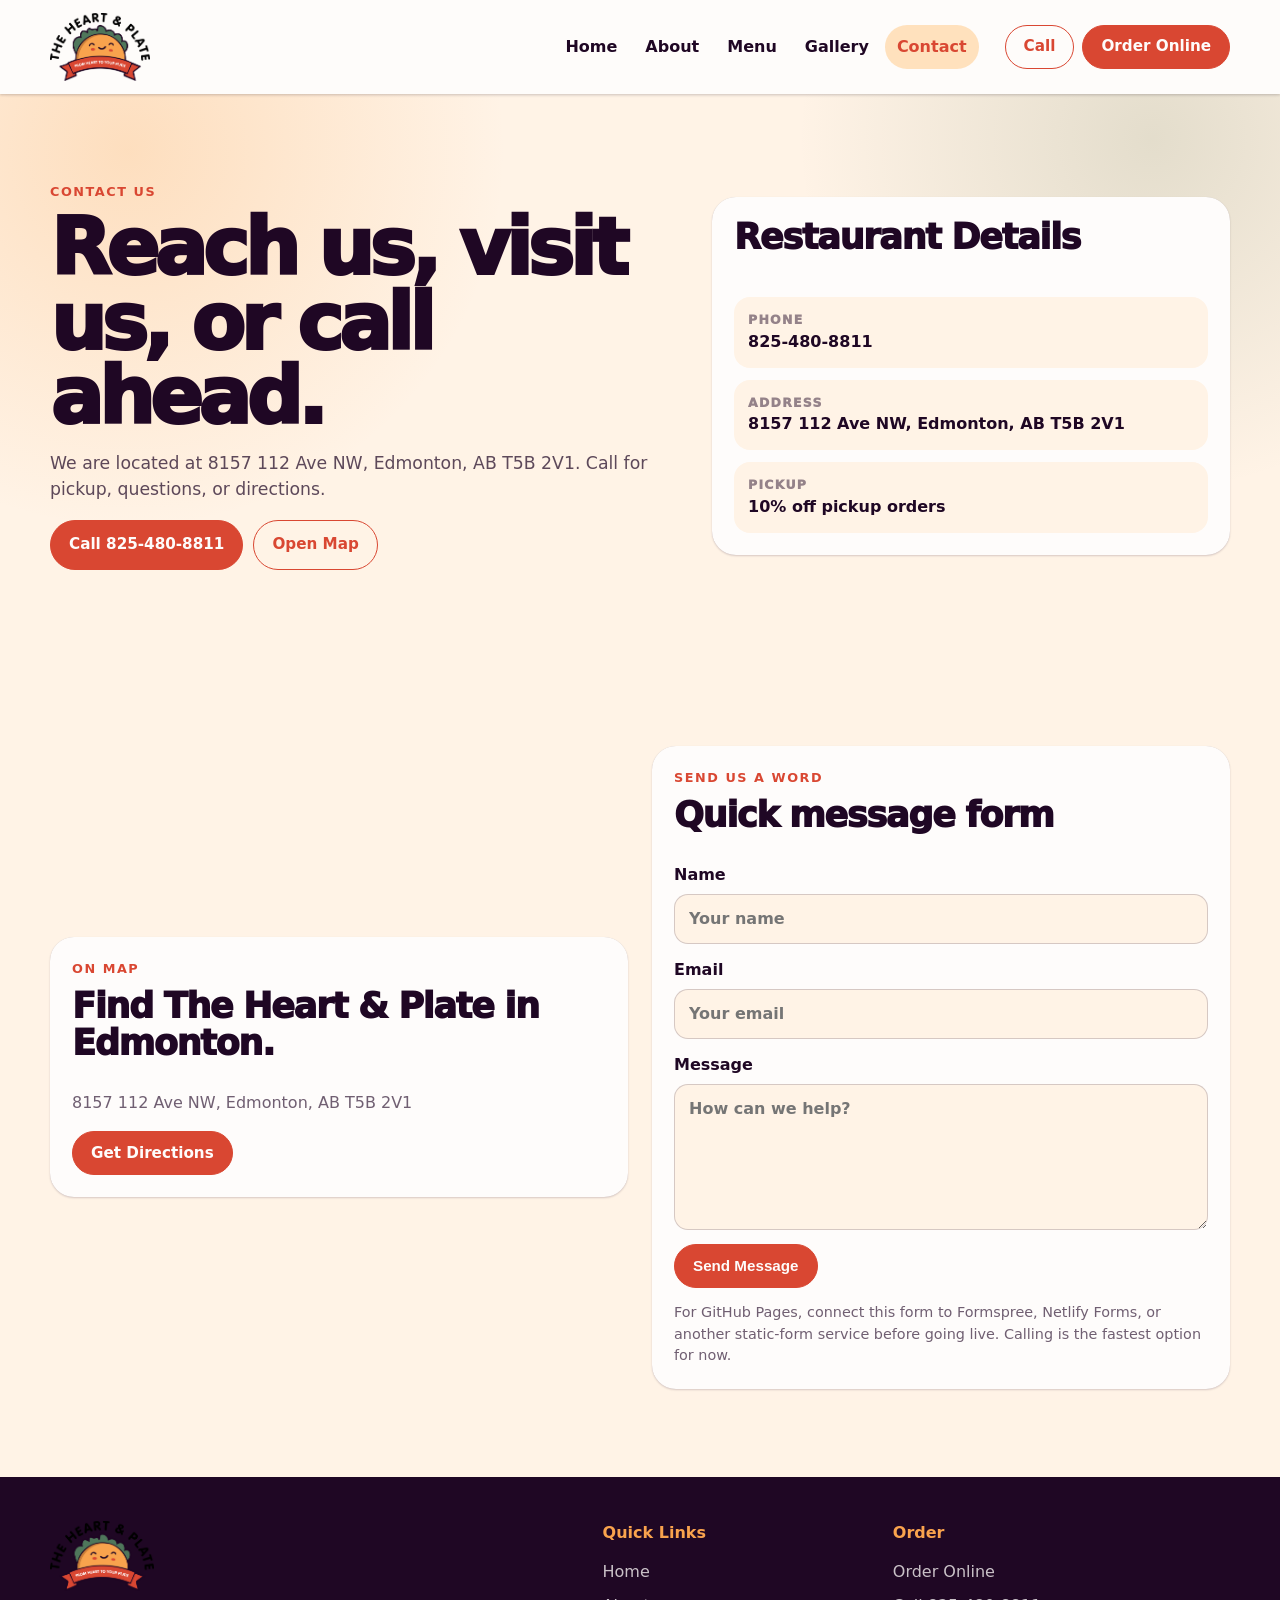
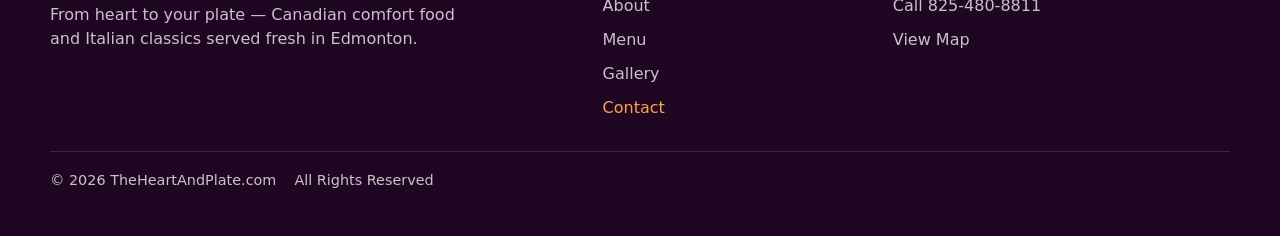
==== contact.html @ cef3968f "Add files via upload" ====
<!doctype html>
<html lang="en">
<head>
  <meta charset="utf-8">
  <meta name="viewport" content="width=device-width, initial-scale=1">
  <title>Contact | The Heart & Plate Edmonton</title>
  <meta name="description" content="Contact The Heart & Plate in Edmonton. Call 825-480-8811, get directions, or ask about pickup orders.">
  <meta name="theme-color" content="#D94732">
  <meta property="og:title" content="Contact | The Heart & Plate Edmonton">
  <meta property="og:description" content="Contact The Heart & Plate in Edmonton. Call 825-480-8811, get directions, or ask about pickup orders.">
  <meta property="og:type" content="website">
  <meta property="og:image" content="assets/logo.png">
  <link rel="icon" href="assets/logo.png">
  <link rel="stylesheet" href="styles.css">
  <script src="script.js" defer></script>
</head>
<body>
  <a class="skip-link" href="#main">Skip to content</a>

  <header class="site-header" data-header>
    <div class="container header-inner">
      <a class="brand" href="index.html" aria-label="The Heart and Plate home">
        <img src="assets/logo.png" alt="The Heart and Plate logo" width="112" height="76">
      </a>

      <nav class="desktop-nav" aria-label="Primary navigation">
        <a href="index.html" >Home</a>
        <a href="about.html" >About</a>
        <a href="menu.html" >Menu</a>
        <a href="gallery.html" >Gallery</a>
        <a href="contact.html" aria-current="page">Contact</a>
      </nav>

      <div class="header-actions">
        <a class="btn btn-outline hide-sm" href="tel:+18254808811">Call</a>
        <a class="btn btn-primary" href="order-online.html">Order Online</a>
      </div>

      <button class="menu-toggle" type="button" aria-label="Open menu" aria-controls="mobile-menu" aria-expanded="false" data-menu-toggle>
        <span></span><span></span><span></span>
      </button>
    </div>

    <nav class="mobile-menu" id="mobile-menu" aria-label="Mobile navigation" data-mobile-menu>
      <a href="index.html" >Home</a>
      <a href="about.html" >About</a>
      <a href="menu.html" >Menu</a>
      <a href="gallery.html" >Gallery</a>
      <a href="contact.html" aria-current="page">Contact</a>
      <a href="order-online.html" >Order Online</a>
      <div class="mobile-menu-actions">
        <a class="btn btn-primary" href="order-online.html">Order Online</a>
        <a class="btn btn-dark" href="tel:+18254808811">Call 825-480-8811</a>
      </div>
    </nav>
  </header>

  <main id="main">
    <section class="page-hero contact-hero section-pad">
      <div class="container two-col hero-inner-page">
        <div>
          <p class="eyebrow">Contact Us</p>
          <h1>Reach us, visit us, or call ahead.</h1>
          <p class="hero-lead">We are located at 8157 112 Ave NW, Edmonton, AB T5B 2V1. Call for pickup, questions, or directions.</p>
          <div class="hero-ctas">
            <a class="btn btn-primary btn-lg" href="tel:+18254808811">Call 825-480-8811</a>
            <a class="btn btn-outline btn-lg" href="https://www.google.com/maps/search/?api=1&query=8157%20112%20Ave%20NW%2C%20Edmonton%2C%20AB%20T5B%202V1" target="_blank" rel="noopener">Open Map</a>
          </div>
        </div>
        <div class="contact-info-panel">
          <h2>Restaurant Details</h2>
          <a href="tel:+18254808811"><span>Phone</span><strong>825-480-8811</strong></a>
          <a href="https://www.google.com/maps/search/?api=1&query=8157%20112%20Ave%20NW%2C%20Edmonton%2C%20AB%20T5B%202V1" target="_blank" rel="noopener"><span>Address</span><strong>8157 112 Ave NW, Edmonton, AB T5B 2V1</strong></a>
          <a href="order-online.html"><span>Pickup</span><strong>10% off pickup orders</strong></a>
        </div>
      </div>
    </section>
    <section class="section-pad">
      <div class="container contact-layout">
        <div class="map-card">
          <p class="eyebrow">On Map</p>
          <h2>Find The Heart & Plate in Edmonton.</h2>
          <p>8157 112 Ave NW, Edmonton, AB T5B 2V1</p>
          <a class="btn btn-primary" href="https://www.google.com/maps/search/?api=1&query=8157%20112%20Ave%20NW%2C%20Edmonton%2C%20AB%20T5B%202V1" target="_blank" rel="noopener">Get Directions</a>
        </div>
        <form class="contact-form" action="mailto:" method="post" enctype="text/plain">
          <p class="eyebrow">Send us a word</p>
          <h2>Quick message form</h2>
          <label>Name <input type="text" name="name" placeholder="Your name"></label>
          <label>Email <input type="email" name="email" placeholder="Your email"></label>
          <label>Message <textarea name="message" rows="5" placeholder="How can we help?"></textarea></label>
          <button class="btn btn-primary" type="submit">Send Message</button>
          <p class="form-note">For GitHub Pages, connect this form to Formspree, Netlify Forms, or another static-form service before going live. Calling is the fastest option for now.</p>
        </form>
      </div>
    </section>
  </main>

  <footer class="site-footer">
    <div class="container footer-grid">
      <div>
        <img class="footer-logo" src="assets/logo.png" alt="The Heart and Plate logo" width="112" height="76" loading="lazy">
        <p>From heart to your plate — Canadian comfort food and Italian classics served fresh in Edmonton.</p>
      </div>
      <div>
        <h2>Quick Links</h2>
        <a href="index.html" >Home</a>
        <a href="about.html" >About</a>
        <a href="menu.html" >Menu</a>
        <a href="gallery.html" >Gallery</a>
        <a href="contact.html" aria-current="page">Contact</a>
      </div>
      <div>
        <h2>Order</h2>
        <a href="order-online.html" >Order Online</a>
        <a href="tel:+18254808811">Call 825-480-8811</a>
        <a href="https://www.google.com/maps/search/?api=1&query=8157%20112%20Ave%20NW%2C%20Edmonton%2C%20AB%20T5B%202V1" target="_blank" rel="noopener">View Map</a>
      </div>
    </div>
    <div class="container footer-bottom">
      <span>© <span data-year></span> TheHeartAndPlate.com</span>
      <span>All Rights Reserved</span>
    </div>
  </footer>

  <div class="mobile-cta" aria-label="Quick mobile actions">
    <a href="tel:+18254808811">Call</a>
    <a class="mobile-cta-primary" href="order-online.html">Order</a>
    <a href="https://www.google.com/maps/search/?api=1&query=8157%20112%20Ave%20NW%2C%20Edmonton%2C%20AB%20T5B%202V1" target="_blank" rel="noopener">Directions</a>
  </div>
</body>
</html>
---- styles.css ----
:root {
  --ribbon-red: #D94732;
  --ribbon-red-dark: #BF3828;
  --taco-orange: #F9A34D;
  --toasted-orange: #DD8C38;
  --soft-taco: #FFE1BD;
  --deep-plum: #1F0724;
  --leaf-green: #677955;
  --fresh-mint: #E8EFE2;
  --plate-cream: #FFF3E6;
  --warm-white: #FEFCFB;
  --text-main: rgba(31, 7, 36, 0.92);
  --text-soft: rgba(31, 7, 36, 0.64);
  --text-muted: rgba(31, 7, 36, 0.48);
  --white-soft: rgba(255, 252, 251, 0.76);
  --radius-card: 12px;
  --radius-large: 24px;
  --radius-pill: 50px;
  --shadow-card: 0 0 0.5px rgba(31, 7, 36, 0.16), 0 1px 2px rgba(31, 7, 36, 0.18);
  --shadow-lift: 0 8px 24px rgba(31, 7, 36, 0.12), 0 2px 8px rgba(31, 7, 36, 0.08);
  --shadow-header: 0 1px 3px rgba(31, 7, 36, 0.10), 0 2px 2px rgba(31, 7, 36, 0.06), 0 0 2px rgba(31, 7, 36, 0.07);
  --container: 1180px;
  --gutter: 16px;
  --header-height: 72px;
}

* { box-sizing: border-box; }
html { scroll-behavior: smooth; }
body {
  margin: 0;
  font-family: "Nunito Sans", Inter, ui-sans-serif, system-ui, -apple-system, BlinkMacSystemFont, "Segoe UI", sans-serif;
  color: var(--text-main);
  background: var(--plate-cream);
  line-height: 1.5;
  padding-bottom: 74px;
}
img { max-width: 100%; height: auto; display: block; }
a { color: inherit; text-decoration: none; }
p, h1, h2, h3 { margin-top: 0; }
p { color: var(--text-soft); }

.skip-link {
  position: fixed;
  top: 10px;
  left: 10px;
  z-index: 999;
  background: var(--deep-plum);
  color: var(--warm-white);
  padding: 10px 14px;
  border-radius: 8px;
  transform: translateY(-130%);
}
.skip-link:focus { transform: translateY(0); }

.container { width: min(100% - (var(--gutter) * 2), var(--container)); margin-inline: auto; }
.section-pad { padding: 56px 0; }
.center { text-align: center; max-width: 760px; margin-inline: auto; }
.eyebrow {
  margin: 0 0 10px;
  color: var(--ribbon-red);
  font-size: 0.8rem;
  font-weight: 900;
  letter-spacing: 0.12em;
  text-transform: uppercase;
}
.eyebrow.light { color: var(--taco-orange); }

.site-header {
  position: sticky;
  top: 0;
  z-index: 100;
  background: rgba(254, 252, 251, 0.94);
  backdrop-filter: blur(10px);
  box-shadow: var(--shadow-header);
}
.header-inner {
  min-height: var(--header-height);
  display: flex;
  align-items: center;
  justify-content: space-between;
  gap: 14px;
}
.brand { display: inline-flex; align-items: center; flex: 0 0 auto; }
.brand img { width: 88px; height: auto; }
.desktop-nav, .header-actions { display: none; }
.menu-toggle {
  width: 46px;
  height: 46px;
  border: 1px solid rgba(31, 7, 36, 0.14);
  border-radius: 50%;
  background: var(--warm-white);
  display: grid;
  place-content: center;
  gap: 5px;
  box-shadow: var(--shadow-card);
  cursor: pointer;
}
.menu-toggle span {
  display: block;
  width: 20px;
  height: 2px;
  border-radius: 99px;
  background: var(--deep-plum);
  transition: transform 0.2s ease, opacity 0.2s ease;
}
.menu-toggle[aria-expanded="true"] span:nth-child(1) { transform: translateY(7px) rotate(45deg); }
.menu-toggle[aria-expanded="true"] span:nth-child(2) { opacity: 0; }
.menu-toggle[aria-expanded="true"] span:nth-child(3) { transform: translateY(-7px) rotate(-45deg); }
.mobile-menu {
  display: grid;
  gap: 6px;
  max-height: 0;
  overflow: hidden;
  padding: 0 var(--gutter);
  background: var(--warm-white);
  transition: max-height 0.28s ease, padding 0.28s ease;
}
.mobile-menu.is-open { max-height: 560px; padding-block: 12px 20px; }
.mobile-menu a {
  min-height: 46px;
  display: flex;
  align-items: center;
  border-radius: 14px;
  padding: 12px 14px;
  font-weight: 900;
  color: var(--deep-plum);
}
.mobile-menu > a:hover { background: var(--soft-taco); }
.mobile-menu-actions { display: grid; gap: 10px; margin-top: 8px; }

.btn {
  min-height: 44px;
  display: inline-flex;
  align-items: center;
  justify-content: center;
  gap: 8px;
  padding: 10px 18px;
  border-radius: var(--radius-pill);
  border: 1.5px solid transparent;
  font-size: 0.95rem;
  font-weight: 900;
  line-height: 1;
  transition: transform 0.2s ease, background-color 0.2s ease, border-color 0.2s ease, color 0.2s ease;
  cursor: pointer;
  white-space: nowrap;
}
.btn:active { transform: scale(0.95); }
.btn-primary { background: var(--ribbon-red); color: var(--warm-white); border-color: var(--ribbon-red); }
.btn-primary:hover { background: var(--ribbon-red-dark); border-color: var(--ribbon-red-dark); }
.btn-outline { background: transparent; color: var(--ribbon-red); border-color: var(--ribbon-red); }
.btn-outline:hover { background: var(--soft-taco); }
.btn-dark { background: var(--deep-plum); color: var(--warm-white); border-color: var(--deep-plum); }
.btn-light, .btn-on-red { background: var(--warm-white); color: var(--ribbon-red); border-color: var(--warm-white); }
.btn-lg { width: 100%; min-height: 50px; }

.hero {
  position: relative;
  overflow: hidden;
  background:
    radial-gradient(circle at 5% 8%, rgba(249, 163, 77, 0.32), transparent 30%),
    radial-gradient(circle at 92% 2%, rgba(103, 121, 85, 0.22), transparent 26%),
    var(--plate-cream);
}
.hero-grid { display: grid; gap: 34px; align-items: center; }
.hero h1 {
  margin-bottom: 14px;
  color: var(--deep-plum);
  font-size: clamp(2.7rem, 12vw, 5rem);
  line-height: 0.95;
  letter-spacing: -0.06em;
  font-weight: 1000;
}
.hero-lead { max-width: 630px; font-size: 1.08rem; color: rgba(31, 7, 36, 0.72); }
.hero-offer {
  margin: 24px 0;
  padding: 18px;
  border: 2px dashed rgba(217, 71, 50, 0.45);
  border-radius: var(--radius-large);
  background: rgba(254, 252, 251, 0.72);
  box-shadow: var(--shadow-card);
}
.offer-kicker { display: block; color: var(--leaf-green); font-weight: 1000; text-transform: uppercase; font-size: 0.78rem; letter-spacing: 0.12em; }
.hero-offer strong { display: block; margin: 4px 0; color: var(--ribbon-red); font-size: 1.55rem; line-height: 1.1; }
.hero-offer span:last-child { color: var(--text-soft); }
.hero-ctas { display: grid; gap: 10px; }
.quick-info {
  margin-top: 22px;
  display: grid;
  gap: 12px;
}
.quick-info div {
  padding: 14px;
  border-radius: 16px;
  background: rgba(254, 252, 251, 0.7);
  box-shadow: var(--shadow-card);
}
.quick-info span { display: block; color: var(--text-muted); font-weight: 900; font-size: 0.8rem; text-transform: uppercase; letter-spacing: 0.08em; }
.quick-info strong { color: var(--deep-plum); }
.hero-art { position: relative; min-height: 330px; display: grid; place-items: center; }
.logo-card {
  width: min(100%, 520px);
  border-radius: 34px;
  padding: 28px;
  background: linear-gradient(145deg, var(--warm-white), var(--soft-taco));
  box-shadow: var(--shadow-lift);
  transform: rotate(-2deg);
}
.logo-card img { filter: drop-shadow(0 10px 12px rgba(31, 7, 36, 0.12)); }
.hero-chip {
  position: absolute;
  border-radius: var(--radius-pill);
  padding: 10px 14px;
  font-weight: 1000;
  box-shadow: var(--shadow-lift);
}
.chip-one { left: 0; bottom: 24px; background: var(--ribbon-red); color: var(--warm-white); }
.chip-two { right: 0; top: 10px; background: var(--fresh-mint); color: var(--leaf-green); }

.section-heading h2 {
  color: var(--deep-plum);
  font-size: clamp(1.9rem, 5vw, 3.25rem);
  line-height: 1.05;
  letter-spacing: -0.04em;
  font-weight: 1000;
}
.feature-grid, .menu-grid { display: grid; gap: 16px; }
.feature-card {
  padding: 22px;
  background: var(--warm-white);
  border-radius: var(--radius-card);
  box-shadow: var(--shadow-card);
}
.icon-bubble {
  width: 46px;
  height: 46px;
  display: grid;
  place-items: center;
  margin-bottom: 14px;
  border-radius: 50%;
  background: var(--soft-taco);
}
.feature-card h3, .menu-card h3, .cozy h3 { color: var(--deep-plum); margin-bottom: 8px; font-size: 1.12rem; font-weight: 1000; }
.feature-card p, .menu-card p, .cozy p { margin-bottom: 0; }

.story-band {
  background: var(--ribbon-red);
  color: var(--warm-white);
}
.story-grid { display: grid; gap: 22px; align-items: center; }
.story-band h2 {
  margin-bottom: 0;
  color: var(--warm-white);
  font-size: clamp(2.4rem, 10vw, 4.7rem);
  line-height: 0.95;
  letter-spacing: -0.06em;
  font-weight: 1000;
}
.story-copy p { color: var(--white-soft); font-size: 1.05rem; }

.split { display: grid; gap: 18px; margin-bottom: 28px; }
.menu-card {
  overflow: hidden;
  background: var(--warm-white);
  border-radius: var(--radius-card);
  box-shadow: var(--shadow-card);
}
.food-photo {
  min-height: 178px;
  display: grid;
  place-items: center;
  padding: 18px;
  text-align: center;
  color: var(--warm-white);
  font-weight: 1000;
  font-size: 1.35rem;
  line-height: 1.05;
  letter-spacing: -0.04em;
  isolation: isolate;
  position: relative;
}
.food-photo::before {
  content: "";
  position: absolute;
  inset: 22px;
  border-radius: 50%;
  border: 2px solid rgba(255,255,255,0.42);
  z-index: -1;
}
.food-steak { background: linear-gradient(145deg, #6b2d26, var(--ribbon-red)); }
.food-breakfast { background: linear-gradient(145deg, var(--taco-orange), #f3bf68); color: var(--deep-plum); }
.food-pancakes { background: linear-gradient(145deg, #8a4a35, #f1a66b); }
.food-pasta { background: linear-gradient(145deg, #b74b2e, #f0a24d); }
.food-eggs { background: linear-gradient(145deg, #f7c56e, #fff0bd); color: var(--deep-plum); }
.food-fish { background: linear-gradient(145deg, var(--leaf-green), #94a87c); }
.food-salad { background: linear-gradient(145deg, #7b2542, var(--leaf-green)); }
.food-ribs { background: linear-gradient(145deg, var(--deep-plum), var(--ribbon-red)); }
.menu-card-body { padding: 18px; }

.cozy { background: var(--deep-plum); color: var(--warm-white); }
.cozy-heading h2, .cozy-heading p, .cozy h3 { color: var(--warm-white); }
.cozy-heading p { color: var(--white-soft); }
.cozy-grid { display: grid; gap: 24px; }
.cozy-cards { display: grid; gap: 14px; }
.cozy-cards article {
  padding: 20px;
  border-radius: var(--radius-card);
  background: rgba(255, 252, 251, 0.08);
  border: 1px solid rgba(255, 252, 251, 0.12);
}
.cozy-cards p { color: var(--white-soft); }

.fresh { background: var(--fresh-mint); }
.fresh-grid { display: grid; gap: 22px; align-items: center; }
.fresh-panel {
  padding: 24px;
  background: rgba(254, 252, 251, 0.74);
  border-radius: var(--radius-large);
  box-shadow: var(--shadow-card);
}
.fresh-panel h2 { color: var(--deep-plum); font-size: clamp(2rem, 8vw, 3.7rem); line-height: 1; letter-spacing: -0.05em; font-weight: 1000; }
.fresh-actions { display: grid; gap: 10px; margin-top: 20px; }
.fresh-stat-grid { display: grid; grid-template-columns: 1fr 1fr; gap: 12px; }
.fresh-stat-grid div {
  min-height: 130px;
  display: grid;
  align-content: center;
  padding: 18px;
  border-radius: var(--radius-card);
  background: var(--warm-white);
  box-shadow: var(--shadow-card);
}
.fresh-stat-grid strong { display: block; color: var(--ribbon-red); font-size: 2rem; line-height: 1; letter-spacing: -0.05em; }
.fresh-stat-grid span { color: var(--text-soft); font-weight: 800; }

.contact-card {
  display: grid;
  gap: 22px;
  padding: 24px;
  border-radius: var(--radius-large);
  background: var(--warm-white);
  box-shadow: var(--shadow-lift);
}
.contact-card h2 { color: var(--deep-plum); font-size: clamp(2rem, 8vw, 3.5rem); line-height: 1; letter-spacing: -0.05em; font-weight: 1000; }
.contact-details { display: grid; gap: 12px; }
.contact-details a {
  display: grid;
  gap: 4px;
  padding: 16px;
  border-radius: var(--radius-card);
  background: var(--plate-cream);
}
.contact-details span { color: var(--text-muted); font-size: 0.8rem; font-weight: 900; text-transform: uppercase; letter-spacing: 0.08em; }
.contact-details strong { color: var(--deep-plum); }
.contact-actions { display: grid; gap: 10px; }

.site-footer {
  padding: 44px 0 96px;
  background: var(--deep-plum);
  color: var(--warm-white);
}
.footer-grid { display: grid; gap: 28px; }
.footer-logo { width: 104px; margin-bottom: 12px; }
.site-footer p { color: var(--white-soft); max-width: 420px; }
.site-footer h2 { margin: 0 0 10px; color: var(--taco-orange); font-size: 1rem; }
.site-footer a { display: block; padding: 5px 0; color: var(--white-soft); }
.site-footer a:hover { color: var(--warm-white); }
.footer-bottom {
  margin-top: 26px;
  padding-top: 18px;
  border-top: 1px solid rgba(255, 252, 251, 0.12);
  display: flex;
  flex-wrap: wrap;
  gap: 8px 18px;
  color: var(--white-soft);
  font-size: 0.9rem;
}

.mobile-cta {
  position: fixed;
  left: 10px;
  right: 10px;
  bottom: 10px;
  z-index: 120;
  display: grid;
  grid-template-columns: 1fr 1.15fr 1fr;
  gap: 8px;
  padding: 8px;
  background: rgba(254, 252, 251, 0.94);
  border: 1px solid rgba(31, 7, 36, 0.12);
  border-radius: 22px;
  box-shadow: 0 0 6px rgba(31, 7, 36, 0.22), 0 8px 18px rgba(31, 7, 36, 0.18);
  backdrop-filter: blur(12px);
}
.mobile-cta a {
  min-height: 48px;
  display: flex;
  align-items: center;
  justify-content: center;
  border-radius: var(--radius-pill);
  color: var(--deep-plum);
  font-weight: 1000;
}
.mobile-cta-primary { background: var(--ribbon-red); color: var(--warm-white) !important; }

@media (min-width: 480px) {
  :root { --gutter: 20px; }
  .hero-ctas, .fresh-actions, .contact-actions { grid-template-columns: repeat(3, auto); justify-content: start; }
  .hero-ctas .btn, .fresh-actions .btn, .contact-actions .btn { width: auto; }
  .quick-info { grid-template-columns: repeat(2, 1fr); }
}

@media (min-width: 768px) {
  :root { --gutter: 28px; --header-height: 82px; }
  body { padding-bottom: 0; }
  .section-pad { padding: 76px 0; }
  .brand img { width: 100px; }
  .hero-grid, .story-grid, .fresh-grid, .contact-card { grid-template-columns: 1.05fr 0.95fr; }
  .feature-grid { grid-template-columns: repeat(2, 1fr); }
  .menu-grid { grid-template-columns: repeat(2, 1fr); }
  .split { grid-template-columns: 1fr auto; align-items: end; }
  .cozy-grid { grid-template-columns: 0.9fr 1.1fr; }
  .mobile-cta { display: none; }
  .site-footer { padding-bottom: 44px; }
  .footer-grid { grid-template-columns: 1.4fr 0.7fr 0.9fr; }
}

@media (min-width: 1024px) {
  :root { --gutter: 40px; --header-height: 94px; }
  .menu-toggle, .mobile-menu { display: none; }
  .desktop-nav, .header-actions { display: flex; align-items: center; }
  .desktop-nav { gap: 4px; margin-left: auto; }
  .desktop-nav a {
    min-height: 44px;
    display: inline-flex;
    align-items: center;
    padding: 10px 12px;
    border-radius: var(--radius-pill);
    color: var(--deep-plum);
    font-weight: 900;
  }
  .desktop-nav a:hover { background: var(--soft-taco); color: var(--ribbon-red); }
  .header-actions { gap: 8px; margin-left: 12px; }
  .hero-grid { grid-template-columns: 1fr 0.86fr; gap: 48px; }
  .feature-grid { grid-template-columns: repeat(3, 1fr); }
  .menu-grid { grid-template-columns: repeat(4, 1fr); }
  .food-photo { min-height: 190px; }
  .fresh-stat-grid { grid-template-columns: repeat(2, 1fr); }
}

@media (min-width: 1280px) {
  .section-pad { padding: 88px 0; }
  .hero { min-height: calc(100vh - var(--header-height)); display: grid; align-items: center; }
  .hero h1 { font-size: 5.8rem; }
}

@media (max-width: 359px) {
  .brand img { width: 76px; }
  .hero h1 { font-size: 2.35rem; }
  .mobile-cta { left: 6px; right: 6px; gap: 5px; padding: 6px; }
  .mobile-cta a { font-size: 0.82rem; min-height: 44px; }
  .fresh-stat-grid { grid-template-columns: 1fr; }
}

@media (prefers-reduced-motion: reduce) {
  *, *::before, *::after {
    animation-duration: 0.01ms !important;
    animation-iteration-count: 1 !important;
    scroll-behavior: auto !important;
    transition-duration: 0.01ms !important;
  }
}

/* About page */
.about-hero {
  position: relative;
  overflow: hidden;
  background:
    radial-gradient(circle at 12% 10%, rgba(249, 163, 77, 0.36), transparent 30%),
    radial-gradient(circle at 94% 18%, rgba(217, 71, 50, 0.14), transparent 28%),
    var(--plate-cream);
}
.about-hero-grid,
.intro-grid,
.food-philosophy-grid {
  display: grid;
  gap: 28px;
  align-items: center;
}
.about-hero h1 {
  margin-bottom: 16px;
  color: var(--deep-plum);
  font-size: clamp(2.45rem, 11vw, 5.25rem);
  line-height: 0.96;
  letter-spacing: -0.06em;
  font-weight: 1000;
}
.about-brand-card {
  position: relative;
  padding: 28px;
  border-radius: 34px;
  background: linear-gradient(145deg, var(--warm-white), var(--soft-taco));
  box-shadow: var(--shadow-lift);
}
.about-brand-card img {
  filter: drop-shadow(0 10px 12px rgba(31, 7, 36, 0.12));
}
.about-brand-note {
  display: grid;
  gap: 2px;
  margin-top: 18px;
  padding: 16px;
  border-radius: 20px;
  background: rgba(254, 252, 251, 0.78);
  box-shadow: var(--shadow-card);
}
.about-brand-note strong {
  color: var(--ribbon-red);
  font-size: 1.2rem;
  font-weight: 1000;
}
.about-brand-note span {
  color: var(--text-soft);
  font-weight: 900;
}
.about-intro {
  background: var(--warm-white);
}
.intro-copy-card {
  padding: 22px;
  border-radius: var(--radius-large);
  background: var(--plate-cream);
  box-shadow: var(--shadow-card);
}
.intro-copy-card p:last-child {
  margin-bottom: 0;
}
.values {
  background: var(--plate-cream);
}
.value-card {
  position: relative;
  overflow: hidden;
}
.value-card::after {
  content: "";
  position: absolute;
  width: 86px;
  height: 86px;
  right: -36px;
  top: -36px;
  border-radius: 50%;
  background: rgba(249, 163, 77, 0.18);
}
.about-story-band {
  background: var(--ribbon-red);
  color: var(--warm-white);
}
.about-story-band h2 {
  margin-bottom: 0;
  color: var(--warm-white);
  font-size: clamp(2.3rem, 10vw, 4.7rem);
  line-height: 0.95;
  letter-spacing: -0.06em;
  font-weight: 1000;
}
.food-philosophy {
  background: var(--fresh-mint);
}
.about-stat-grid {
  display: grid;
  grid-template-columns: 1fr 1fr;
  gap: 12px;
}
.about-stat-grid div {
  min-height: 130px;
  display: grid;
  align-content: center;
  padding: 18px;
  border-radius: var(--radius-card);
  background: var(--warm-white);
  box-shadow: var(--shadow-card);
}
.about-stat-grid strong {
  display: block;
  color: var(--ribbon-red);
  font-size: clamp(1.75rem, 7vw, 2.6rem);
  line-height: 1;
  letter-spacing: -0.05em;
  font-weight: 1000;
}
.about-stat-grid span {
  color: var(--text-soft);
  font-weight: 800;
}
.visit-band {
  background: var(--plate-cream);
}
.visit-card {
  border: 2px solid rgba(217, 71, 50, 0.12);
}
.desktop-nav a[aria-current="page"],
.mobile-menu a[aria-current="page"] {
  background: var(--soft-taco);
  color: var(--ribbon-red);
}
.site-footer a[aria-current="page"] {
  color: var(--taco-orange);
}

@media (min-width: 768px) {
  .about-hero-grid,
  .intro-grid,
  .food-philosophy-grid {
    grid-template-columns: 1.05fr 0.95fr;
  }
  .about-brand-card {
    padding: 34px;
  }
}

@media (min-width: 1024px) {
  .about-hero-grid {
    grid-template-columns: 1fr 0.82fr;
    gap: 54px;
  }
  .intro-grid {
    grid-template-columns: 0.9fr 1.1fr;
    gap: 54px;
  }
}

@media (max-width: 359px) {
  .about-stat-grid {
    grid-template-columns: 1fr;
  }
}


/* Multi-page responsive additions */
.page-hero {
  background:
    radial-gradient(circle at 10% 10%, rgba(249, 163, 77, 0.26), transparent 30%),
    radial-gradient(circle at 90% 8%, rgba(103, 121, 85, 0.18), transparent 28%),
    var(--plate-cream);
}
.page-hero h1 {
  margin-bottom: 16px;
  color: var(--deep-plum);
  font-size: clamp(2.55rem, 11vw, 4.9rem);
  line-height: .95;
  letter-spacing: -0.06em;
  font-weight: 1000;
}
.two-col,
.hero-inner-page,
.intro-grid,
.food-philosophy-grid,
.contact-layout {
  display: grid;
  gap: 24px;
  align-items: center;
}
.about-brand-card,
.prose-card,
.contact-info-panel,
.map-card,
.contact-form,
.order-card-large,
.partner-card,
.note-card,
.allergy-note {
  background: var(--warm-white);
  border-radius: var(--radius-large);
  box-shadow: var(--shadow-card);
  padding: 22px;
}
.about-brand-card,
.order-card-large {
  display: grid;
  place-items: center;
  text-align: center;
  background: linear-gradient(145deg, var(--warm-white), var(--soft-taco));
}
.order-card-large strong {
  margin-top: 12px;
  color: var(--ribbon-red);
  font-size: 1.25rem;
  font-weight: 1000;
}
.prose-card h2,
.map-card h2,
.contact-form h2,
.contact-info-panel h2,
.partner-card h2 {
  color: var(--deep-plum);
  font-size: clamp(1.45rem, 5vw, 2.2rem);
  line-height: 1.05;
  letter-spacing: -0.04em;
  font-weight: 1000;
}
.warm-card { border: 2px solid rgba(217, 71, 50, 0.12); }
.menu-jump {
  display: flex;
  gap: 10px;
  overflow-x: auto;
  padding: 10px 0 4px;
  margin-top: 24px;
  scrollbar-width: thin;
}
.menu-jump a {
  flex: 0 0 auto;
  min-height: 42px;
  display: inline-flex;
  align-items: center;
  padding: 9px 14px;
  border-radius: var(--radius-pill);
  background: var(--warm-white);
  color: var(--deep-plum);
  box-shadow: var(--shadow-card);
  font-weight: 1000;
}
.menu-section {
  scroll-margin-top: 96px;
  margin-bottom: 42px;
}
.menu-section-head {
  margin-bottom: 18px;
  padding-bottom: 12px;
  border-bottom: 2px solid rgba(217, 71, 50, 0.16);
}
.menu-section-head h2 {
  margin-bottom: 4px;
  color: var(--deep-plum);
  font-size: clamp(1.8rem, 6vw, 3rem);
  line-height: 1;
  letter-spacing: -0.05em;
  font-weight: 1000;
}
.menu-section-head span { color: var(--text-soft); font-weight: 800; }
.menu-list {
  display: grid;
  gap: 12px;
}
.menu-item-card {
  display: grid;
  gap: 12px;
  padding: 18px;
  border-radius: var(--radius-card);
  background: var(--warm-white);
  box-shadow: var(--shadow-card);
}
.menu-item-card h3 {
  margin-bottom: 6px;
  color: var(--deep-plum);
  font-size: 1.05rem;
  font-weight: 1000;
}
.menu-item-card p { margin-bottom: 0; }
.menu-item-card strong {
  align-self: start;
  color: var(--ribbon-red);
  font-size: 1.05rem;
  white-space: nowrap;
}
.note-card,
.allergy-note {
  margin-top: 18px;
  color: var(--text-soft);
  font-weight: 800;
}
.allergy-note { border: 2px dashed rgba(217, 71, 50, 0.28); }
.gallery-grid,
.partner-grid {
  display: grid;
  gap: 16px;
}
.gallery-tile {
  min-height: 220px;
  display: flex;
  flex-direction: column;
  justify-content: flex-end;
  padding: 20px;
  border-radius: var(--radius-large);
  box-shadow: var(--shadow-lift);
  overflow: hidden;
  position: relative;
}
.gallery-tile::before {
  content: "";
  position: absolute;
  inset: 0;
  background: linear-gradient(to top, rgba(31,7,36,.74), rgba(31,7,36,.05));
}
.gallery-tile span,
.gallery-tile p { position: relative; z-index: 1; }
.gallery-tile span { color: var(--warm-white); font-size: 1.45rem; font-weight: 1000; line-height: 1; letter-spacing: -0.04em; }
.gallery-tile p { margin: 8px 0 0; color: rgba(255,252,251,.78); }
.tile-1 { background: radial-gradient(circle at 30% 20%, #FFE1BD, #D94732 48%, #1F0724); }
.tile-2 { background: radial-gradient(circle at 70% 20%, #F9A34D, #BF3828 48%, #1F0724); }
.tile-3 { background: radial-gradient(circle at 25% 15%, #E8EFE2, #677955 50%, #1F0724); }
.tile-4 { background: radial-gradient(circle at 70% 28%, #FEFCFB, #F9A34D 45%, #D94732); }
.tile-5 { background: radial-gradient(circle at 40% 20%, #FFE1BD, #DD8C38 42%, #1F0724); }
.tile-6 { background: radial-gradient(circle at 70% 20%, #E8EFE2, #D94732 50%, #1F0724); }
.contact-info-panel {
  display: grid;
  gap: 12px;
}
.contact-info-panel a,
.contact-details a {
  padding: 14px;
  border-radius: 16px;
  background: var(--plate-cream);
}
.contact-info-panel span,
.contact-details span {
  display: block;
  color: var(--text-muted);
  font-size: .78rem;
  font-weight: 1000;
  letter-spacing: .1em;
  text-transform: uppercase;
}
.contact-info-panel strong,
.contact-details strong { color: var(--deep-plum); }
.contact-form label {
  display: grid;
  gap: 7px;
  margin-bottom: 14px;
  color: var(--deep-plum);
  font-weight: 900;
}
.contact-form input,
.contact-form textarea {
  width: 100%;
  min-height: 46px;
  border: 1.5px solid rgba(31, 7, 36, 0.18);
  border-radius: 14px;
  padding: 12px 14px;
  color: var(--deep-plum);
  background: var(--plate-cream);
  font: inherit;
}
.contact-form input:focus,
.contact-form textarea:focus {
  outline: none;
  border-color: var(--ribbon-red);
  box-shadow: 0 0 0 3px rgba(217, 71, 50, 0.12);
}
.form-note { margin: 14px 0 0; font-size: .9rem; }
.partner-card {
  display: grid;
  gap: 10px;
  border: 2px solid rgba(217, 71, 50, .1);
}
.partner-card p { margin-bottom: 4px; }

@media (min-width: 640px) {
  .menu-item-card { grid-template-columns: 1fr auto; }
  .gallery-grid { grid-template-columns: repeat(2, 1fr); }
}
@media (min-width: 768px) {
  .two-col,
  .hero-inner-page,
  .intro-grid,
  .food-philosophy-grid,
  .contact-layout { grid-template-columns: 1fr 1fr; }
  .partner-grid { grid-template-columns: repeat(3, 1fr); }
  .menu-list { grid-template-columns: repeat(2, 1fr); }
}
@media (min-width: 1024px) {
  .hero-inner-page { grid-template-columns: 1.08fr .92fr; gap: 54px; }
  .gallery-grid { grid-template-columns: repeat(4, 1fr); }
  .gallery-tile:nth-child(1), .gallery-tile:nth-child(6) { grid-column: span 2; }
}
@media (max-width: 480px) {
  .menu-item-card strong { justify-self: start; }
  .gallery-tile { min-height: 190px; }
}
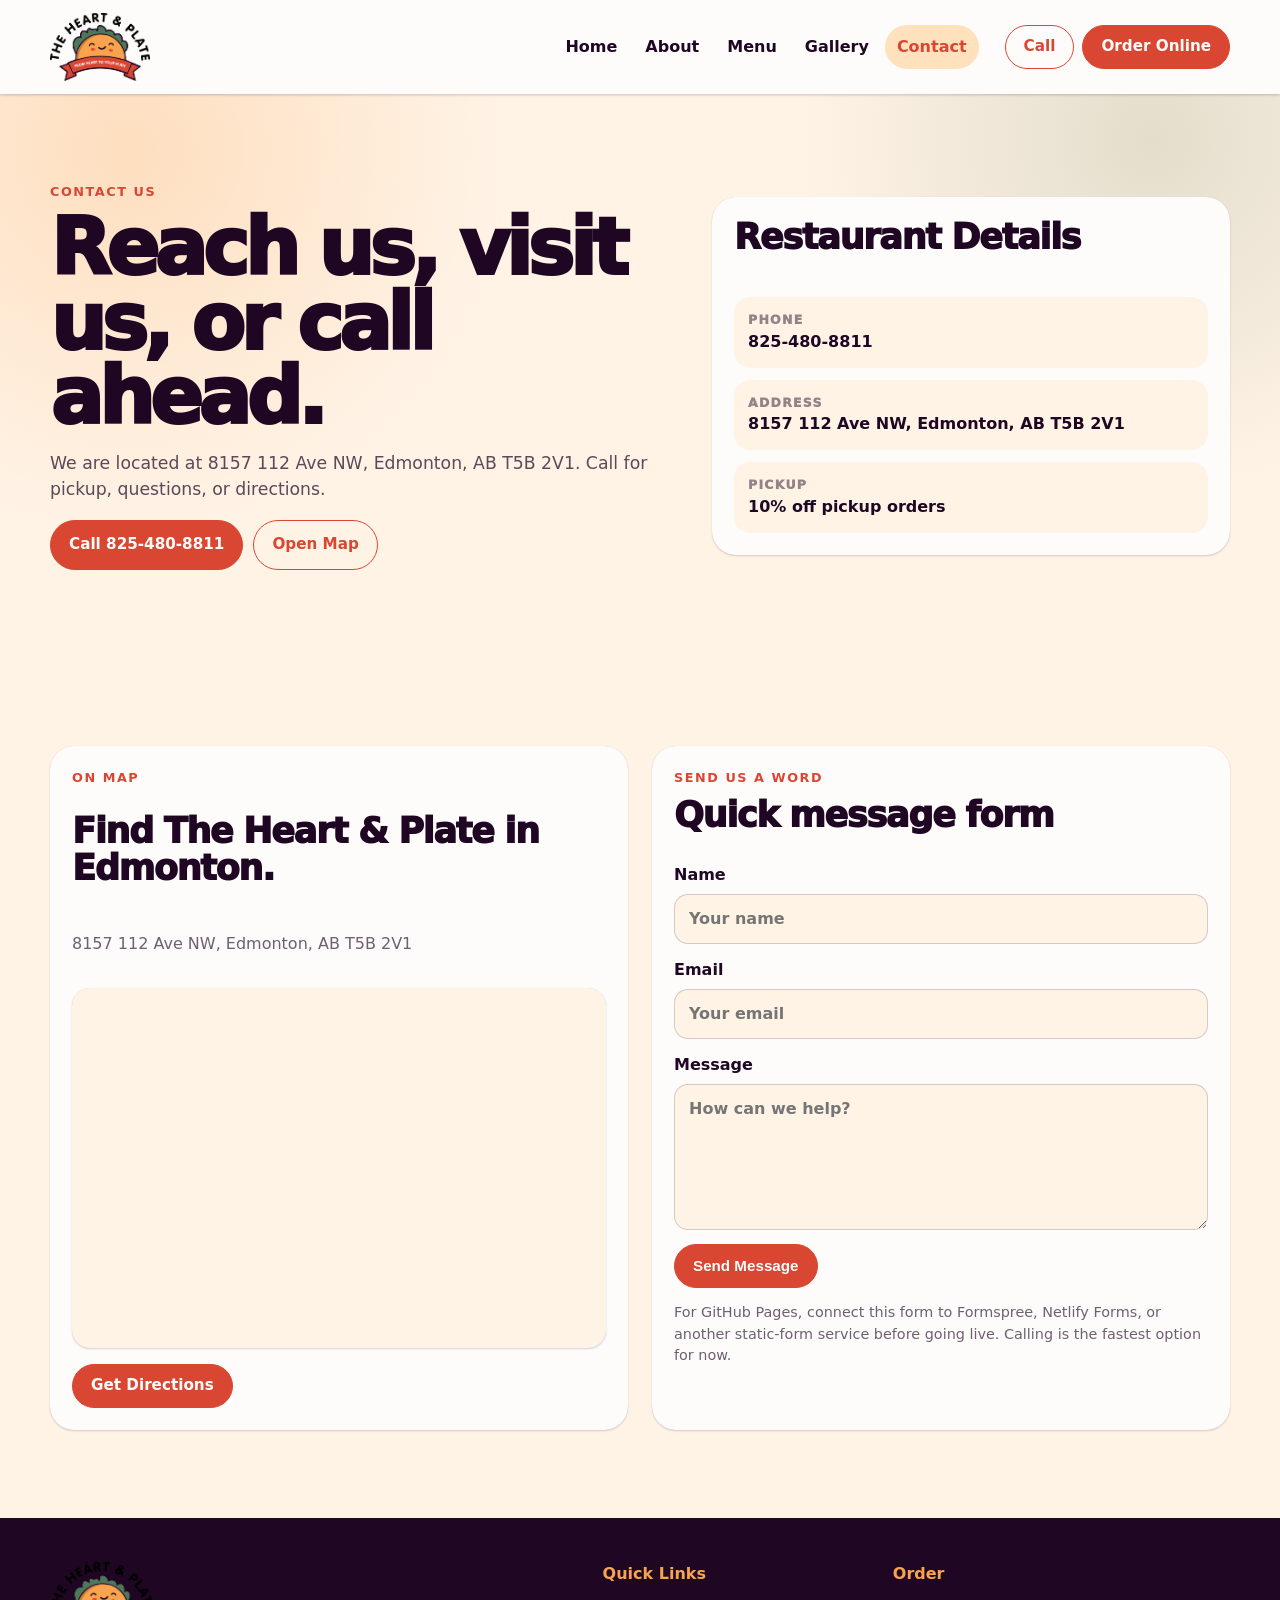
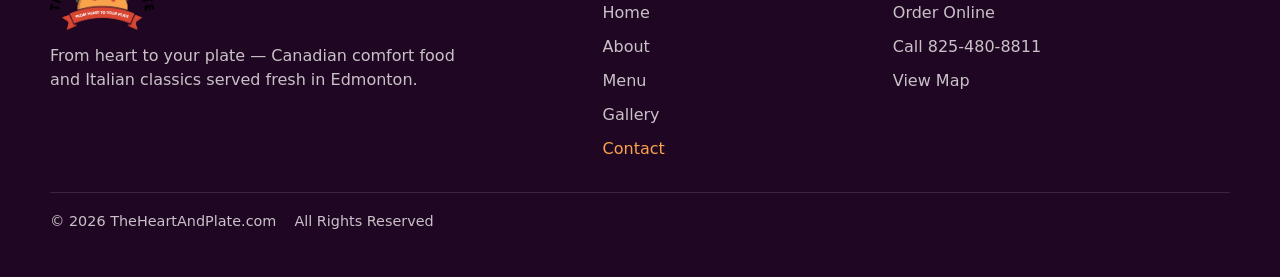
==== commit 6201a44b: "Add files via upload" ====
--- a/contact.html
+++ b/contact.html
@@ -76,11 +76,12 @@
       </div>
     </section>
     <section class="section-pad">
-      <div class="container contact-layout">
+      <div class="container contact-layout map-layout">
         <div class="map-card">
           <p class="eyebrow">On Map</p>
           <h2>Find The Heart & Plate in Edmonton.</h2>
           <p>8157 112 Ave NW, Edmonton, AB T5B 2V1</p>
+          <iframe class="map-embed" title="Map to The Heart & Plate Edmonton" loading="lazy" referrerpolicy="no-referrer-when-downgrade" src="https://www.google.com/maps?q=8157%20112%20Ave%20NW%2C%20Edmonton%2C%20AB%20T5B%202V1&output=embed"></iframe>
           <a class="btn btn-primary" href="https://www.google.com/maps/search/?api=1&query=8157%20112%20Ave%20NW%2C%20Edmonton%2C%20AB%20T5B%202V1" target="_blank" rel="noopener">Get Directions</a>
         </div>
         <form class="contact-form" action="mailto:" method="post" enctype="text/plain">
--- a/styles.css
+++ b/styles.css
@@ -876,3 +876,140 @@
   .menu-item-card strong { justify-self: start; }
   .gallery-tile { min-height: 190px; }
 }
+
+
+/* Fix pass: cleaner About CTA, real map embeds, and stronger order-online section */
+.visit-card {
+  align-items: center;
+}
+.visit-card .contact-actions {
+  display: flex;
+  flex-wrap: wrap;
+  align-items: center;
+  justify-content: flex-start;
+  gap: 12px;
+}
+.visit-card .contact-actions .btn {
+  width: auto;
+  min-width: 150px;
+  max-width: 100%;
+  min-height: 48px;
+  padding: 12px 22px;
+  align-self: center;
+}
+
+.map-card {
+  display: grid;
+  gap: 16px;
+  overflow: hidden;
+}
+.map-card .btn {
+  justify-self: start;
+}
+.map-embed {
+  width: 100%;
+  min-height: 280px;
+  border: 0;
+  border-radius: 18px;
+  box-shadow: var(--shadow-card);
+  background: var(--plate-cream);
+}
+.contact-layout.map-layout {
+  align-items: stretch;
+}
+.contact-layout.map-layout .map-card,
+.contact-layout.map-layout .contact-form {
+  height: 100%;
+}
+
+.order-options-grid {
+  display: grid;
+  gap: 16px;
+}
+.order-direct-card,
+.delivery-card {
+  background: var(--warm-white);
+  border-radius: var(--radius-large);
+  box-shadow: var(--shadow-card);
+  padding: 22px;
+}
+.order-direct-card {
+  display: grid;
+  gap: 18px;
+  background: linear-gradient(145deg, var(--ribbon-red), var(--ribbon-red-dark));
+  color: var(--warm-white);
+  box-shadow: var(--shadow-lift);
+}
+.order-direct-card h2,
+.order-direct-card p,
+.order-direct-card .eyebrow { color: var(--warm-white); }
+.order-direct-card p { color: rgba(255,252,251,.8); }
+.order-direct-card .eyebrow { color: var(--soft-taco); }
+.order-direct-card .btn-light { justify-self: start; }
+.order-step-list {
+  display: grid;
+  gap: 10px;
+  margin: 0;
+  padding: 0;
+  list-style: none;
+}
+.order-step-list li {
+  display: grid;
+  grid-template-columns: 34px 1fr;
+  gap: 10px;
+  align-items: start;
+  color: rgba(255,252,251,.86);
+}
+.order-step-list span {
+  width: 34px;
+  height: 34px;
+  display: grid;
+  place-items: center;
+  border-radius: 50%;
+  background: var(--warm-white);
+  color: var(--ribbon-red);
+  font-weight: 1000;
+}
+.delivery-card {
+  display: grid;
+  gap: 12px;
+  border: 2px solid rgba(217, 71, 50, .1);
+}
+.delivery-card h3 {
+  margin: 0;
+  color: var(--deep-plum);
+  font-size: 1.3rem;
+  line-height: 1.05;
+  letter-spacing: -.03em;
+  font-weight: 1000;
+}
+.delivery-card p { margin-bottom: 2px; }
+.order-note-card {
+  margin-top: 18px;
+  padding: 18px;
+  border-radius: var(--radius-large);
+  background: var(--soft-taco);
+  color: var(--deep-plum);
+  font-weight: 900;
+}
+
+@media (max-width: 767px) {
+  .visit-card .contact-actions {
+    display: grid;
+    grid-template-columns: 1fr;
+  }
+  .visit-card .contact-actions .btn {
+    width: 100%;
+    min-width: 0;
+  }
+  .map-embed { min-height: 240px; }
+}
+
+@media (min-width: 768px) {
+  .order-options-grid { grid-template-columns: 1.1fr .9fr; align-items: stretch; }
+  .delivery-stack { display: grid; gap: 16px; }
+}
+
+@media (min-width: 1024px) {
+  .map-embed { min-height: 360px; }
+}
